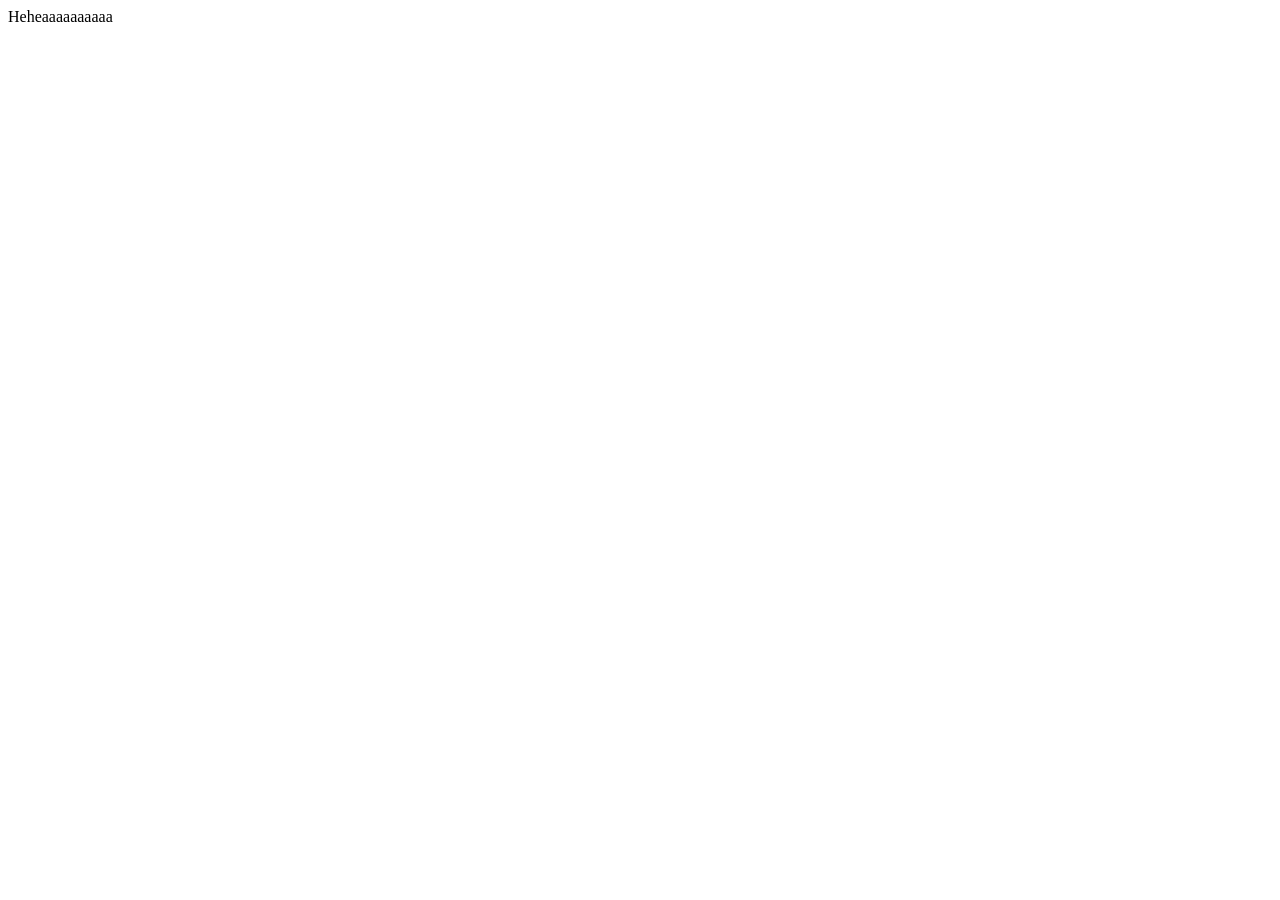
==== index.html @ 42046d33 "update photo link" ====
<!DOCTYPE html>
<html lang="en">

<head>
<meta charset="UTF-8">
<meta name="description" content="香港國際機場是世界上最繁忙的貨運樞紐，也是全球最繁忙客運機場之一。從香港國際機場出發，可於五小時內飛抵全球半數人口居住地。">
<meta name="keywords" content="香港國際機場">
<meta name="author" content="香港國際機場">


<title>香港國際機場</title>

<meta property="og:locale" content="en_US"  />
<meta property="og:image" content="http://www.objectvalley.com/images/HK-Airport.png"/>  
<meta property="og:title" content="香港國際機場是世界上最繁忙的貨運樞紐，也是全球最繁忙客運機場之一。從香港國際機場出發，可於五小時內飛抵全球半數人口居住地。"/>  
<meta property="og:description" content="在2015年，香港國際機場的總客運量達6 850萬人次，總航空貨運量共438萬公噸。機場連接全球超過190個航點，包括47個內地城市。超過100家航空公司在機場營運，每天提供約1100班航班。"/> 
</head>

<body>
Heheaaaaaaaaaa
</body>
</html>
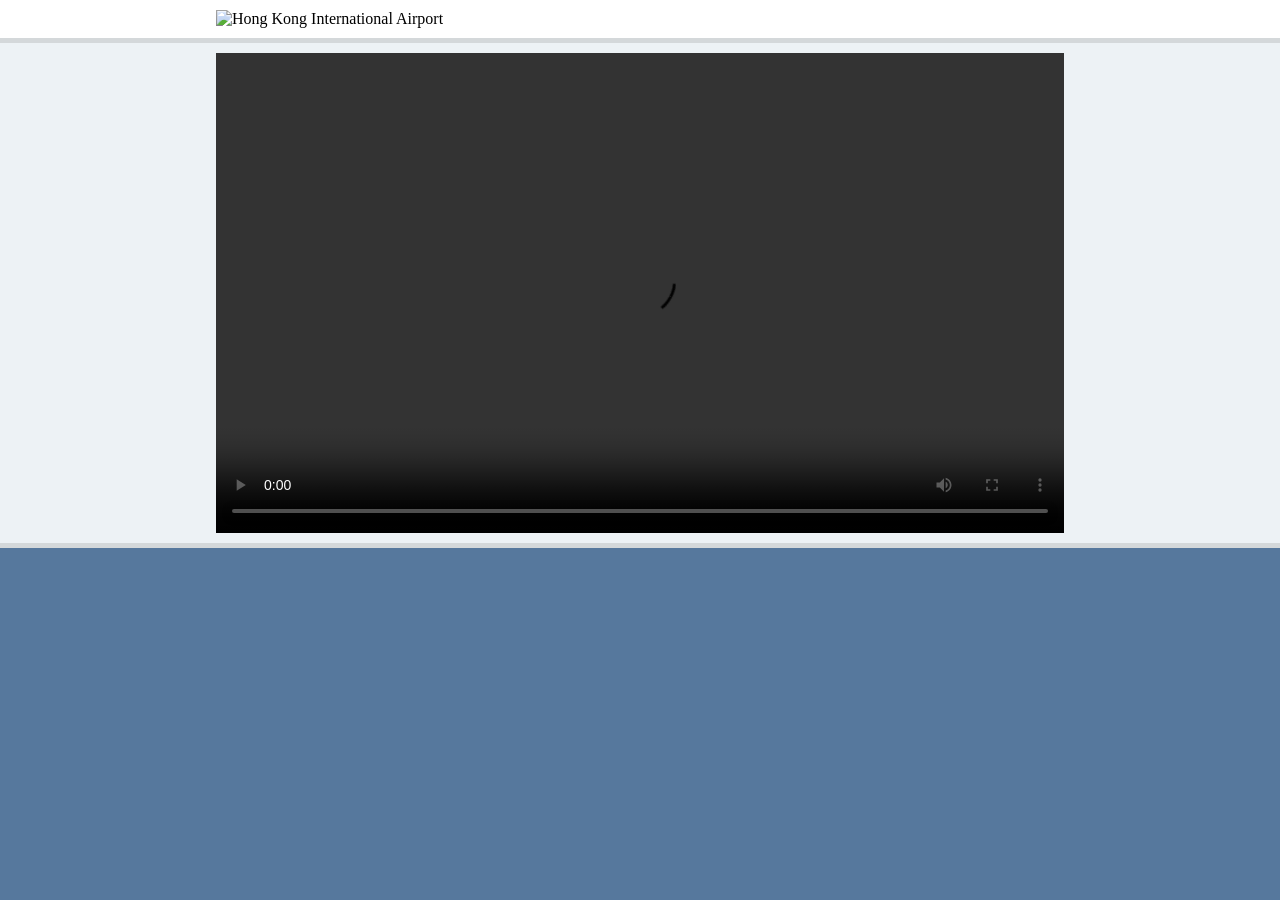
==== commit 2d5a1d2e: "Use AAHK html" ====
--- a/index.html
+++ b/index.html
@@ -1,23 +1,151 @@
-
 <!DOCTYPE html>
 <html lang="en">
+  <head>
+    <meta charset="utf-8" />
+    <meta name="viewport" content="width=1024, user-scalable=yes" />
+    <meta http-equiv="x-ua-compatible" content="IE=edge" />
+    <title>Merry Christmas from Hong Kong International Airport</title>
 
-<head>
-<meta charset="UTF-8">
-<meta name="description" content="香港國際機場是世界上最繁忙的貨運樞紐，也是全球最繁忙客運機場之一。從香港國際機場出發，可於五小時內飛抵全球半數人口居住地。">
-<meta name="keywords" content="香港國際機場">
-<meta name="author" content="香港國際機場">
+    <meta property="og:locale" content="en_US"  />
+    <meta property="og:image" content="http://www.objectvalley.com/images/HK-Airport.png"/>  
+    <meta property="og:title" content="香港國際機場是世界上最繁忙的貨運樞紐，也是全球最繁忙客運機場之一。從香港國際機場出發，可於五小時內飛抵全球半數人口居住地。"/>  
+    <meta property="og:description" content="在2015年，香港國際機場的總客運量達6850萬人次，總航空貨運量共438萬公噸。機場連接全球超過190個航點，包括47個內地城市。超過100家航空公司在機場營運，每天提供約1100班航班。"/> 
 
 
-<title>香港國際機場</title>
+    <script type="text/javascript">
+    !function () {
+      window.config = {
+        videoURL: 'https://aahkvideo.blob.core.windows.net/asset-4f9f9843-26ed-4b3c-b4ff-1966b1189a07/HKIA_Christmas_v1123b_1920x1080_6750.mp4?sv=2012-02-12&sr=c&si=7709625f-2175-4b86-b4f8-46ef10cf2b4d&sig=EtIcEdP3POy32SRxrmrBtoN17Wp2boQMUizBvVog8qI%3D&st=2016-11-24T10%3A06%3A41Z&se=2116-10-31T10%3A06%3A41Z',
+        width: 848,
+        height: 480
+      };
+    }();
+    </script>
+    <style type="text/css">
+      body {
+        margin: 0;
+        background-color: #56789D;
+      }
 
-<meta property="og:locale" content="en_US"  />
-<meta property="og:image" content="http://www.objectvalley.com/images/HK-Airport.png"/>  
-<meta property="og:title" content="香港國際機場是世界上最繁忙的貨運樞紐，也是全球最繁忙客運機場之一。從香港國際機場出發，可於五小時內飛抵全球半數人口居住地。"/>  
-<meta property="og:description" content="在2015年，香港國際機場的總客運量達6 850萬人次，總航空貨運量共438萬公噸。機場連接全球超過190個航點，包括47個內地城市。超過100家航空公司在機場營運，每天提供約1100班航班。"/> 
-</head>
+      .header {
+        width: 100%;
+        background-color: white;
+        border-bottom: 5px solid #D4D8DA;
+      }
 
-<body>
-Heheaaaaaaaaaa
-</body>
+      .wrap {
+        margin: 0 auto;
+        text-align: left;
+        padding: 10px 0px;
+      }
+
+      .content {
+        width: 100%;
+        background-color: #EDF2F5;
+        border-bottom: 5px solid #D4D8DA;
+      }
+
+      @media screen and (max-width: 800px), handheld and (max-device-width: 800px) {
+        body {
+          overflow-y: scroll;
+          overflow-x: hidden;
+          width: 100%;
+        }
+
+        #logo {
+          width: 20%;
+          padding-top: 2px;
+        }
+
+        .wrap {
+          width: 100%;
+          padding: 5px 0px;
+        }
+
+        .header .content {
+          border-bottom: 1px solid #D4D8DA;
+        }
+      }
+
+      .pf-throbber-control { display: none; }
+      #video { -webkit-transform: translate(0, 0) !important; }
+    </style>
+    <script src="http://code.jquery.com/jquery-1.10.2.min.js" type="text/javascript"></script>
+  </head>
+  <body>
+    <div class="header">
+      <div class="wrap">
+        <img id="logo" alt="Hong Kong International Airport" src="images/aa_logo.jpg" />
+      </div>
+    </div>
+    <div class="content">
+      <div class="wrap" id="videoBox" style="position: relative;"></div>
+    </div>
+    <script type="text/javascript">
+      !function ($) {
+        'use strict';
+
+        var
+          userAgent = window.navigator.userAgent,
+          player;
+
+        var $video = $(
+          '<video class="pf-video" controls data-resize style="display: none;">' +
+            '<object class="pf-flash" type="application/x-shockwave-flash" width="' + window.config.width + '" height="' + window.config.height + '" data-resize>' +
+              '<param name="movie" value="swf/StrobeMediaPlayback.swf" />' +
+              '<param name="allowFullScreen" value="true" />' +
+              '<param name="allowscriptaccess" value="always" />' +
+              '<param name="wmode" value="direct" />' +
+              '<param name="flashvars" value="src=' + encodeURIComponent(window.config.videoURL) + '" />' +
+            '</object>' +
+          '</video>'
+        ).attr({
+          width: window.config.width,
+          height: window.config.height
+        });
+
+        $video.prepend(
+          $('<source type="video/mp4" />').attr('src', window.config.videoURL)
+        );
+
+        if (~userAgent.indexOf('iP')) {
+          $video
+            .css('display', 'block')
+            .attr('src', window.config.videoURL);
+        } else if (~userAgent.indexOf('Android')) {
+          $video.css('display', 'block');
+          $('.pf-flash').remove();
+        } else if (userAgent.indexOf('MSIE 6.0') < 0) {
+          $video.css('display', 'block');
+        }
+
+        $('.wrap').width(window.config.width);
+
+        $video.appendTo('#videoBox');
+      } (window.jQuery);
+
+      // Code for loading Google Analytics JS, requires jQuery
+      !function () {
+        'use strict';
+
+        (window._gaq = window._gaq || []).push(['_setAccount', 'UA-9512071-1']);
+        $.ajax({ async: true, cache: false, dataType: 'script', url: '//google-analytics.com/ga.js' });
+      } ();
+
+      // Code for tracking page view, parameter "url" is optional, you will see the tracking in console log
+      !function () {
+        function trackPage(url) {
+          url = url || document.location.href;
+          window._gaq.push(['_trackPageview', url]);
+
+          if (typeof window.console !== 'undefined' && window.console.log) {
+            window.console.log('Tracking page view ' + url);
+            $.isArray(window._gaq) && window.console.log('Google Analytics script is not loaded yet, queueing page view track.');
+          }
+        }
+
+        trackPage();
+      }();
+    </script>
+  </body>
 </html>
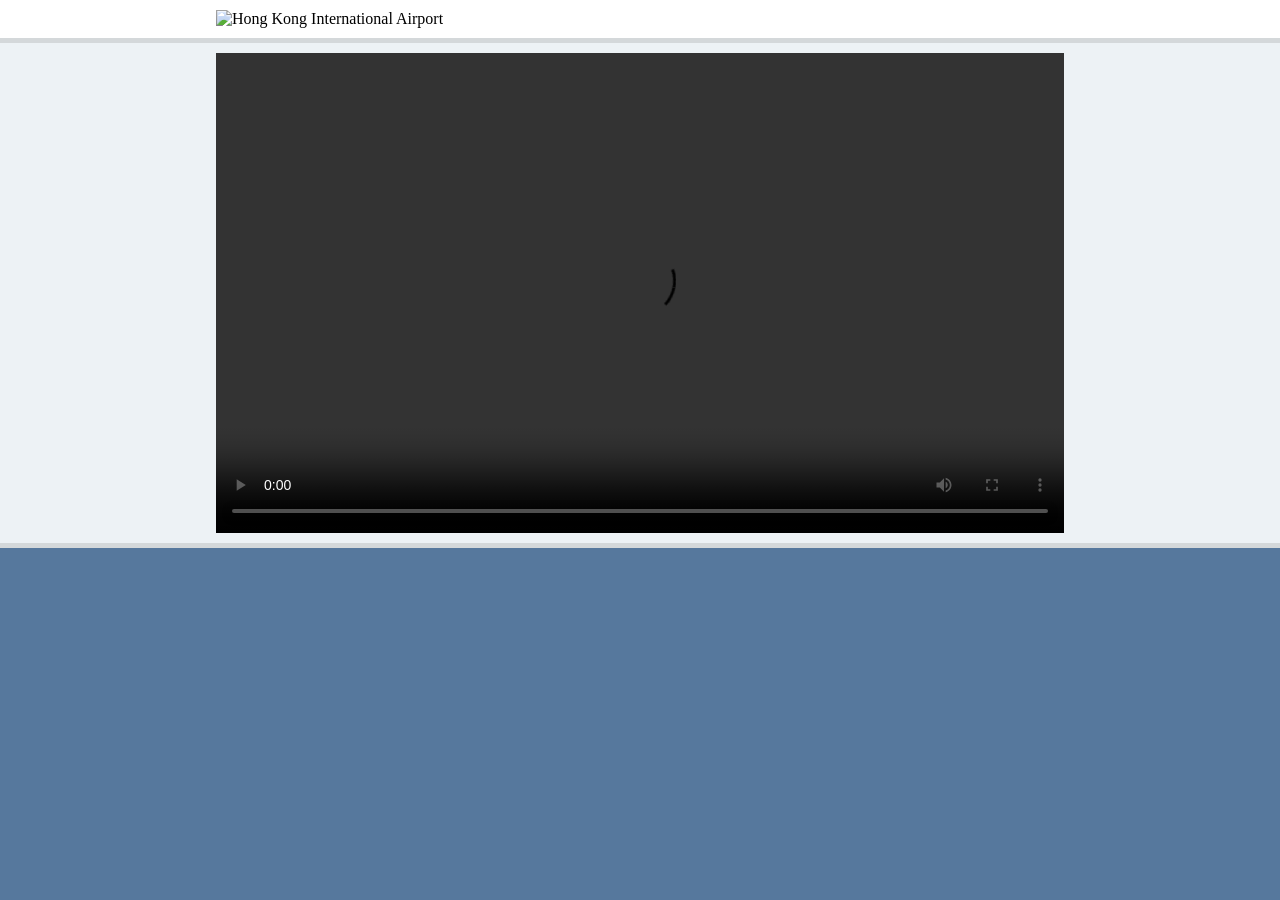
==== commit f256ba13: "delete" ====
--- a/index.html
+++ b/index.html
@@ -68,7 +68,6 @@
       }
 
       .pf-throbber-control { display: none; }
-      #video { -webkit-transform: translate(0, 0) !important; }
     </style>
     <script src="http://code.jquery.com/jquery-1.10.2.min.js" type="text/javascript"></script>
   </head>
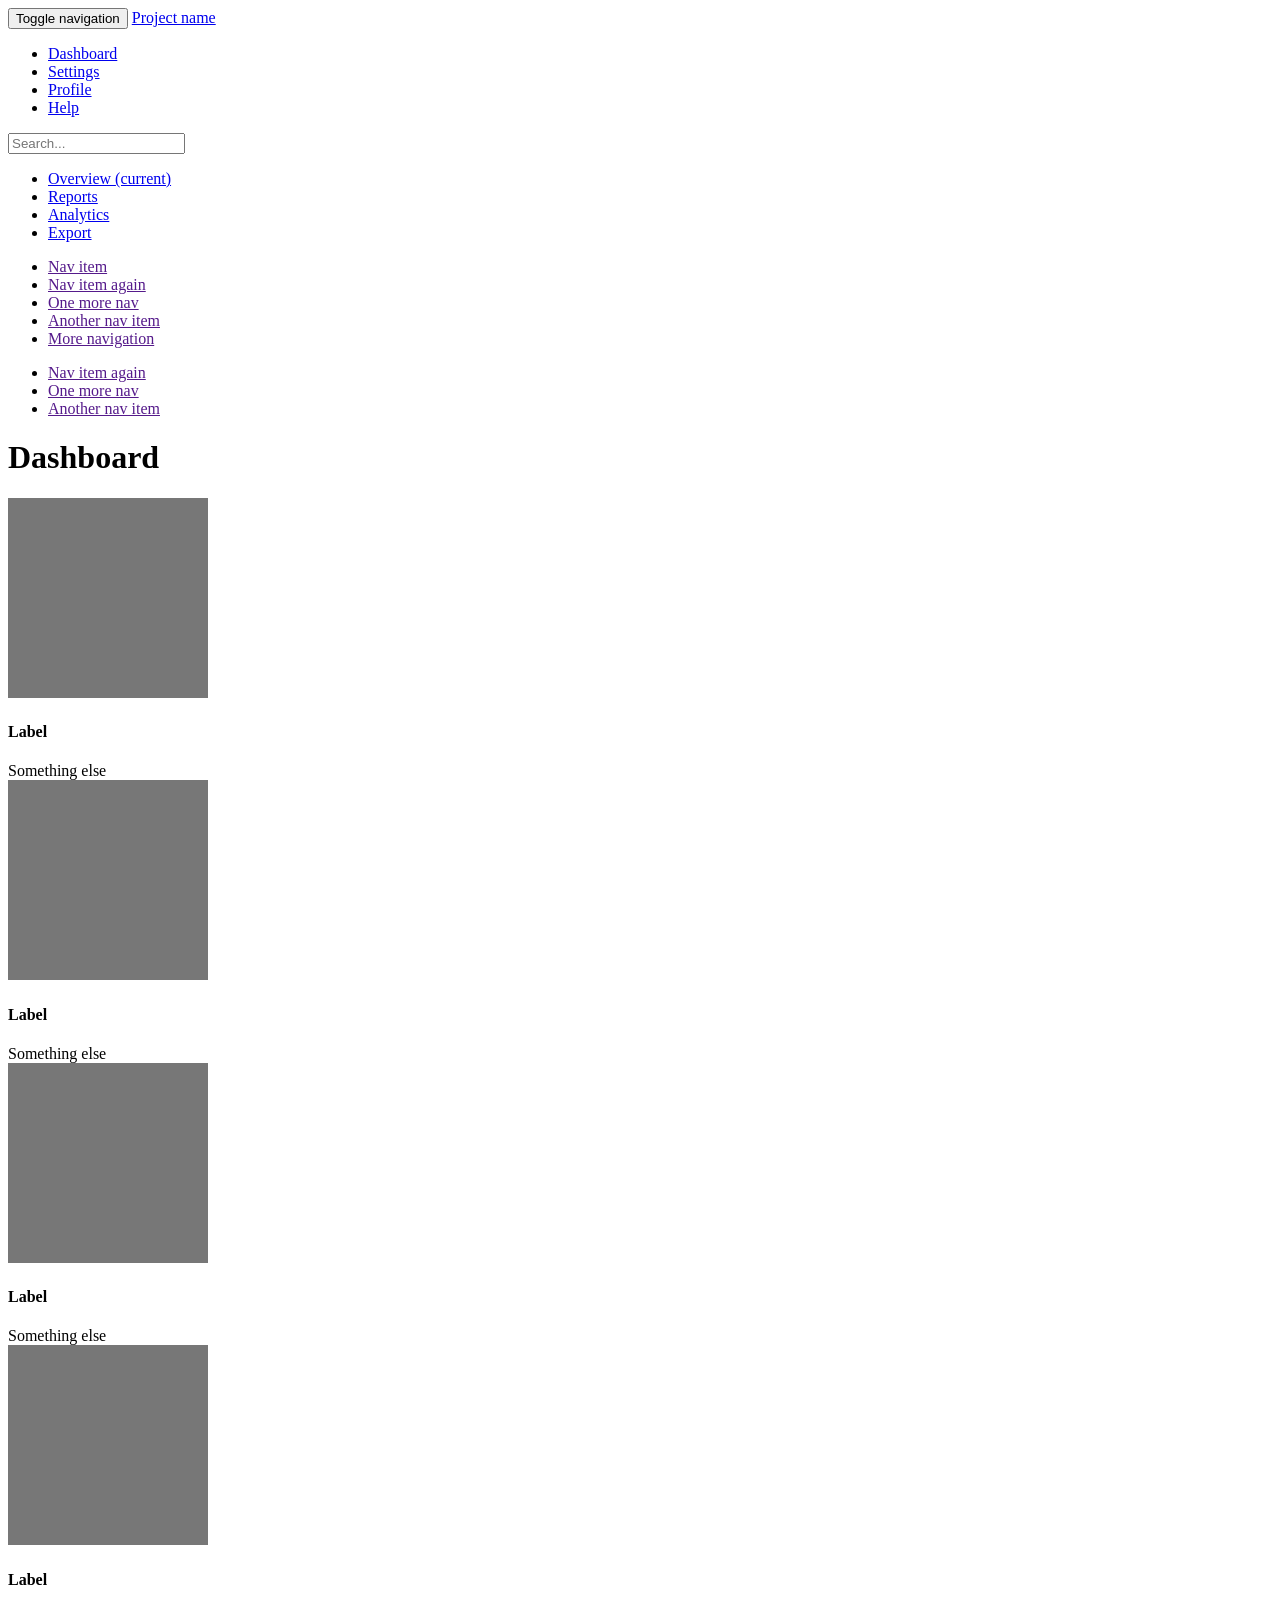
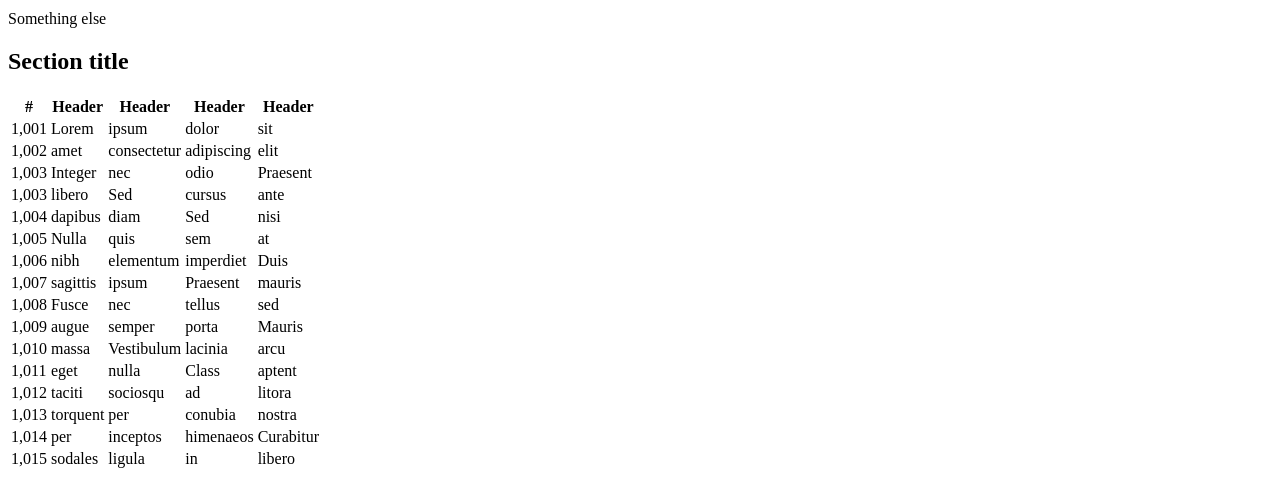
==== commit 77179785: "Redo" ====
--- a/index.html
+++ b/index.html
@@ -1,150 +1,253 @@
+
 <!DOCTYPE html>
 <html lang="en">
   <head>
-    <meta charset="utf-8" />
-    <meta name="viewport" content="width=1024, user-scalable=yes" />
-    <meta http-equiv="x-ua-compatible" content="IE=edge" />
-    <title>Merry Christmas from Hong Kong International Airport</title>
-
-    <meta property="og:locale" content="en_US"  />
-    <meta property="og:image" content="http://www.objectvalley.com/images/HK-Airport.png"/>  
-    <meta property="og:title" content="香港國際機場是世界上最繁忙的貨運樞紐，也是全球最繁忙客運機場之一。從香港國際機場出發，可於五小時內飛抵全球半數人口居住地。"/>  
-    <meta property="og:description" content="在2015年，香港國際機場的總客運量達6850萬人次，總航空貨運量共438萬公噸。機場連接全球超過190個航點，包括47個內地城市。超過100家航空公司在機場營運，每天提供約1100班航班。"/> 
-
-
-    <script type="text/javascript">
-    !function () {
-      window.config = {
-        videoURL: 'https://aahkvideo.blob.core.windows.net/asset-4f9f9843-26ed-4b3c-b4ff-1966b1189a07/HKIA_Christmas_v1123b_1920x1080_6750.mp4?sv=2012-02-12&sr=c&si=7709625f-2175-4b86-b4f8-46ef10cf2b4d&sig=EtIcEdP3POy32SRxrmrBtoN17Wp2boQMUizBvVog8qI%3D&st=2016-11-24T10%3A06%3A41Z&se=2116-10-31T10%3A06%3A41Z',
-        width: 848,
-        height: 480
-      };
-    }();
-    </script>
-    <style type="text/css">
-      body {
-        margin: 0;
-        background-color: #56789D;
-      }
-
-      .header {
-        width: 100%;
-        background-color: white;
-        border-bottom: 5px solid #D4D8DA;
-      }
-
-      .wrap {
-        margin: 0 auto;
-        text-align: left;
-        padding: 10px 0px;
-      }
-
-      .content {
-        width: 100%;
-        background-color: #EDF2F5;
-        border-bottom: 5px solid #D4D8DA;
-      }
-
-      @media screen and (max-width: 800px), handheld and (max-device-width: 800px) {
-        body {
-          overflow-y: scroll;
-          overflow-x: hidden;
-          width: 100%;
-        }
-
-        #logo {
-          width: 20%;
-          padding-top: 2px;
-        }
-
-        .wrap {
-          width: 100%;
-          padding: 5px 0px;
-        }
-
-        .header .content {
-          border-bottom: 1px solid #D4D8DA;
-        }
-      }
-
-      .pf-throbber-control { display: none; }
-    </style>
-    <script src="http://code.jquery.com/jquery-1.10.2.min.js" type="text/javascript"></script>
+    <meta charset="utf-8">
+    <meta http-equiv="X-UA-Compatible" content="IE=edge">
+    <meta name="viewport" content="width=device-width, initial-scale=1">
+    <!-- The above 3 meta tags *must* come first in the head; any other head content must come *after* these tags -->
+    <meta name="description" content="">
+    <meta name="author" content="">
+    <link rel="icon" href="../../favicon.ico">
+
+    <title>Dashboard Template for Bootstrap</title>
+
+    <!-- Bootstrap core CSS -->
+    <link href="../../dist/css/bootstrap.min.css" rel="stylesheet">
+
+    <!-- IE10 viewport hack for Surface/desktop Windows 8 bug -->
+    <link href="../../assets/css/ie10-viewport-bug-workaround.css" rel="stylesheet">
+
+    <!-- Custom styles for this template -->
+    <link href="dashboard.css" rel="stylesheet">
+
+    <!-- Just for debugging purposes. Don't actually copy these 2 lines! -->
+    <!--[if lt IE 9]><script src="../../assets/js/ie8-responsive-file-warning.js"></script><![endif]-->
+    <script src="../../assets/js/ie-emulation-modes-warning.js"></script>
+
+    <!-- HTML5 shim and Respond.js for IE8 support of HTML5 elements and media queries -->
+    <!--[if lt IE 9]>
+      <script src="https://oss.maxcdn.com/html5shiv/3.7.3/html5shiv.min.js"></script>
+      <script src="https://oss.maxcdn.com/respond/1.4.2/respond.min.js"></script>
+    <![endif]-->
   </head>
+
   <body>
-    <div class="header">
-      <div class="wrap">
-        <img id="logo" alt="Hong Kong International Airport" src="images/aa_logo.jpg" />
+
+    <nav class="navbar navbar-inverse navbar-fixed-top">
+      <div class="container-fluid">
+        <div class="navbar-header">
+          <button type="button" class="navbar-toggle collapsed" data-toggle="collapse" data-target="#navbar" aria-expanded="false" aria-controls="navbar">
+            <span class="sr-only">Toggle navigation</span>
+            <span class="icon-bar"></span>
+            <span class="icon-bar"></span>
+            <span class="icon-bar"></span>
+          </button>
+          <a class="navbar-brand" href="#">Project name</a>
+        </div>
+        <div id="navbar" class="navbar-collapse collapse">
+          <ul class="nav navbar-nav navbar-right">
+            <li><a href="#">Dashboard</a></li>
+            <li><a href="#">Settings</a></li>
+            <li><a href="#">Profile</a></li>
+            <li><a href="#">Help</a></li>
+          </ul>
+          <form class="navbar-form navbar-right">
+            <input type="text" class="form-control" placeholder="Search...">
+          </form>
+        </div>
+      </div>
+    </nav>
+
+    <div class="container-fluid">
+      <div class="row">
+        <div class="col-sm-3 col-md-2 sidebar">
+          <ul class="nav nav-sidebar">
+            <li class="active"><a href="#">Overview <span class="sr-only">(current)</span></a></li>
+            <li><a href="#">Reports</a></li>
+            <li><a href="#">Analytics</a></li>
+            <li><a href="#">Export</a></li>
+          </ul>
+          <ul class="nav nav-sidebar">
+            <li><a href="">Nav item</a></li>
+            <li><a href="">Nav item again</a></li>
+            <li><a href="">One more nav</a></li>
+            <li><a href="">Another nav item</a></li>
+            <li><a href="">More navigation</a></li>
+          </ul>
+          <ul class="nav nav-sidebar">
+            <li><a href="">Nav item again</a></li>
+            <li><a href="">One more nav</a></li>
+            <li><a href="">Another nav item</a></li>
+          </ul>
+        </div>
+        <div class="col-sm-9 col-sm-offset-3 col-md-10 col-md-offset-2 main">
+          <h1 class="page-header">Dashboard</h1>
+
+          <div class="row placeholders">
+            <div class="col-xs-6 col-sm-3 placeholder">
+              <img src="[data-uri]" width="200" height="200" class="img-responsive" alt="Generic placeholder thumbnail">
+              <h4>Label</h4>
+              <span class="text-muted">Something else</span>
+            </div>
+            <div class="col-xs-6 col-sm-3 placeholder">
+              <img src="[data-uri]" width="200" height="200" class="img-responsive" alt="Generic placeholder thumbnail">
+              <h4>Label</h4>
+              <span class="text-muted">Something else</span>
+            </div>
+            <div class="col-xs-6 col-sm-3 placeholder">
+              <img src="[data-uri]" width="200" height="200" class="img-responsive" alt="Generic placeholder thumbnail">
+              <h4>Label</h4>
+              <span class="text-muted">Something else</span>
+            </div>
+            <div class="col-xs-6 col-sm-3 placeholder">
+              <img src="[data-uri]" width="200" height="200" class="img-responsive" alt="Generic placeholder thumbnail">
+              <h4>Label</h4>
+              <span class="text-muted">Something else</span>
+            </div>
+          </div>
+
+          <h2 class="sub-header">Section title</h2>
+          <div class="table-responsive">
+            <table class="table table-striped">
+              <thead>
+                <tr>
+                  <th>#</th>
+                  <th>Header</th>
+                  <th>Header</th>
+                  <th>Header</th>
+                  <th>Header</th>
+                </tr>
+              </thead>
+              <tbody>
+                <tr>
+                  <td>1,001</td>
+                  <td>Lorem</td>
+                  <td>ipsum</td>
+                  <td>dolor</td>
+                  <td>sit</td>
+                </tr>
+                <tr>
+                  <td>1,002</td>
+                  <td>amet</td>
+                  <td>consectetur</td>
+                  <td>adipiscing</td>
+                  <td>elit</td>
+                </tr>
+                <tr>
+                  <td>1,003</td>
+                  <td>Integer</td>
+                  <td>nec</td>
+                  <td>odio</td>
+                  <td>Praesent</td>
+                </tr>
+                <tr>
+                  <td>1,003</td>
+                  <td>libero</td>
+                  <td>Sed</td>
+                  <td>cursus</td>
+                  <td>ante</td>
+                </tr>
+                <tr>
+                  <td>1,004</td>
+                  <td>dapibus</td>
+                  <td>diam</td>
+                  <td>Sed</td>
+                  <td>nisi</td>
+                </tr>
+                <tr>
+                  <td>1,005</td>
+                  <td>Nulla</td>
+                  <td>quis</td>
+                  <td>sem</td>
+                  <td>at</td>
+                </tr>
+                <tr>
+                  <td>1,006</td>
+                  <td>nibh</td>
+                  <td>elementum</td>
+                  <td>imperdiet</td>
+                  <td>Duis</td>
+                </tr>
+                <tr>
+                  <td>1,007</td>
+                  <td>sagittis</td>
+                  <td>ipsum</td>
+                  <td>Praesent</td>
+                  <td>mauris</td>
+                </tr>
+                <tr>
+                  <td>1,008</td>
+                  <td>Fusce</td>
+                  <td>nec</td>
+                  <td>tellus</td>
+                  <td>sed</td>
+                </tr>
+                <tr>
+                  <td>1,009</td>
+                  <td>augue</td>
+                  <td>semper</td>
+                  <td>porta</td>
+                  <td>Mauris</td>
+                </tr>
+                <tr>
+                  <td>1,010</td>
+                  <td>massa</td>
+                  <td>Vestibulum</td>
+                  <td>lacinia</td>
+                  <td>arcu</td>
+                </tr>
+                <tr>
+                  <td>1,011</td>
+                  <td>eget</td>
+                  <td>nulla</td>
+                  <td>Class</td>
+                  <td>aptent</td>
+                </tr>
+                <tr>
+                  <td>1,012</td>
+                  <td>taciti</td>
+                  <td>sociosqu</td>
+                  <td>ad</td>
+                  <td>litora</td>
+                </tr>
+                <tr>
+                  <td>1,013</td>
+                  <td>torquent</td>
+                  <td>per</td>
+                  <td>conubia</td>
+                  <td>nostra</td>
+                </tr>
+                <tr>
+                  <td>1,014</td>
+                  <td>per</td>
+                  <td>inceptos</td>
+                  <td>himenaeos</td>
+                  <td>Curabitur</td>
+                </tr>
+                <tr>
+                  <td>1,015</td>
+                  <td>sodales</td>
+                  <td>ligula</td>
+                  <td>in</td>
+                  <td>libero</td>
+                </tr>
+              </tbody>
+            </table>
+          </div>
+        </div>
       </div>
     </div>
-    <div class="content">
-      <div class="wrap" id="videoBox" style="position: relative;"></div>
-    </div>
-    <script type="text/javascript">
-      !function ($) {
-        'use strict';
-
-        var
-          userAgent = window.navigator.userAgent,
-          player;
-
-        var $video = $(
-          '<video class="pf-video" controls data-resize style="display: none;">' +
-            '<object class="pf-flash" type="application/x-shockwave-flash" width="' + window.config.width + '" height="' + window.config.height + '" data-resize>' +
-              '<param name="movie" value="swf/StrobeMediaPlayback.swf" />' +
-              '<param name="allowFullScreen" value="true" />' +
-              '<param name="allowscriptaccess" value="always" />' +
-              '<param name="wmode" value="direct" />' +
-              '<param name="flashvars" value="src=' + encodeURIComponent(window.config.videoURL) + '" />' +
-            '</object>' +
-          '</video>'
-        ).attr({
-          width: window.config.width,
-          height: window.config.height
-        });
-
-        $video.prepend(
-          $('<source type="video/mp4" />').attr('src', window.config.videoURL)
-        );
-
-        if (~userAgent.indexOf('iP')) {
-          $video
-            .css('display', 'block')
-            .attr('src', window.config.videoURL);
-        } else if (~userAgent.indexOf('Android')) {
-          $video.css('display', 'block');
-          $('.pf-flash').remove();
-        } else if (userAgent.indexOf('MSIE 6.0') < 0) {
-          $video.css('display', 'block');
-        }
-
-        $('.wrap').width(window.config.width);
-
-        $video.appendTo('#videoBox');
-      } (window.jQuery);
-
-      // Code for loading Google Analytics JS, requires jQuery
-      !function () {
-        'use strict';
-
-        (window._gaq = window._gaq || []).push(['_setAccount', 'UA-9512071-1']);
-        $.ajax({ async: true, cache: false, dataType: 'script', url: '//google-analytics.com/ga.js' });
-      } ();
-
-      // Code for tracking page view, parameter "url" is optional, you will see the tracking in console log
-      !function () {
-        function trackPage(url) {
-          url = url || document.location.href;
-          window._gaq.push(['_trackPageview', url]);
-
-          if (typeof window.console !== 'undefined' && window.console.log) {
-            window.console.log('Tracking page view ' + url);
-            $.isArray(window._gaq) && window.console.log('Google Analytics script is not loaded yet, queueing page view track.');
-          }
-        }
-
-        trackPage();
-      }();
-    </script>
+
+    <!-- Bootstrap core JavaScript
+    ================================================== -->
+    <!-- Placed at the end of the document so the pages load faster -->
+    <script src="https://ajax.googleapis.com/ajax/libs/jquery/1.12.4/jquery.min.js"></script>
+    <script>window.jQuery || document.write('<script src="../../assets/js/vendor/jquery.min.js"><\/script>')</script>
+    <script src="../../dist/js/bootstrap.min.js"></script>
+    <!-- Just to make our placeholder images work. Don't actually copy the next line! -->
+    <script src="../../assets/js/vendor/holder.min.js"></script>
+    <!-- IE10 viewport hack for Surface/desktop Windows 8 bug -->
+    <script src="../../assets/js/ie10-viewport-bug-workaround.js"></script>
   </body>
 </html>
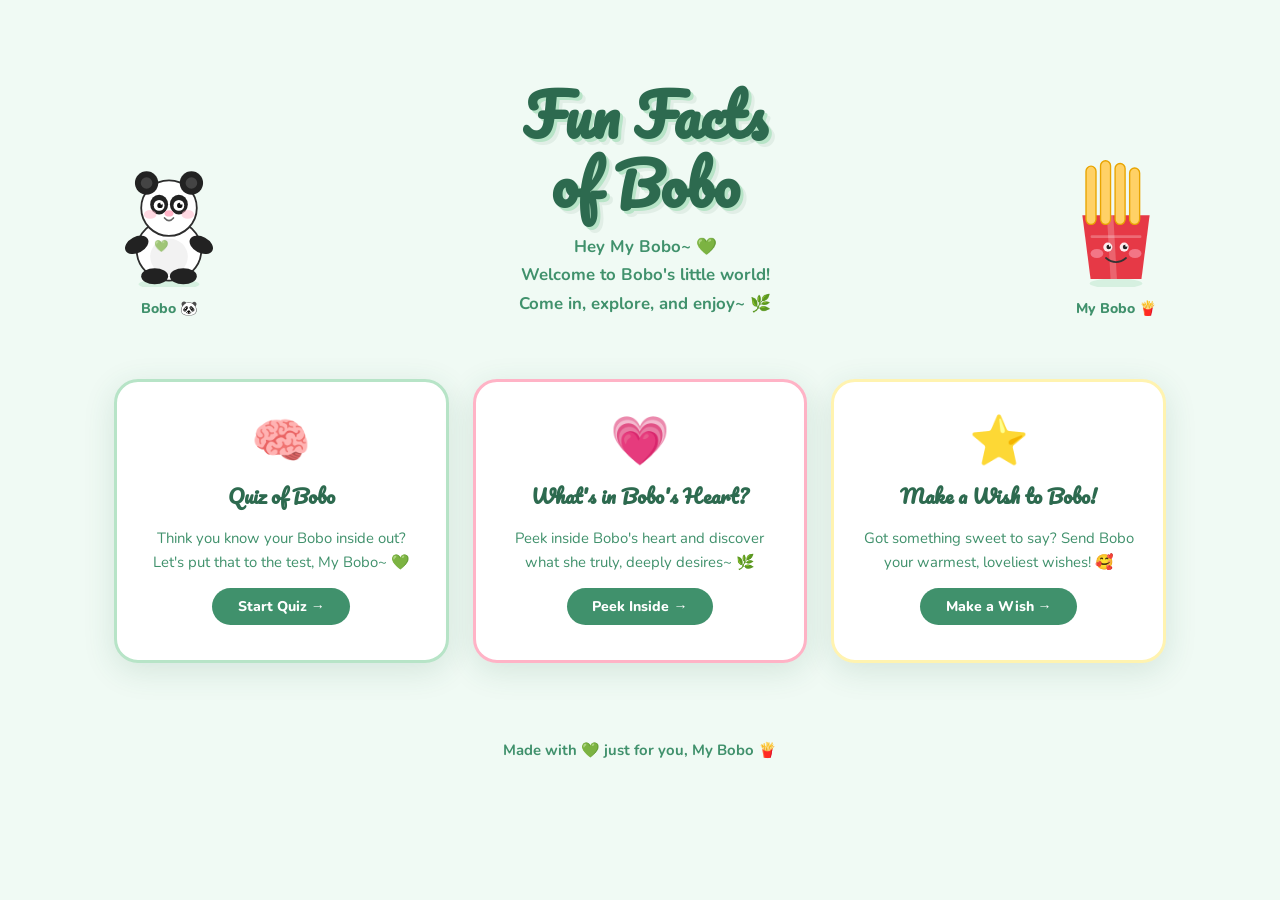
==== commit 17f4f3d0: "Build Fun Facts of Bobo website Sweet multi-page site for Bobo's boyfriend with: - Homepage with ani" ====
--- a/index.html
+++ b/index.html
@@ -1,253 +1,150 @@
-
 <!DOCTYPE html>
 <html lang="en">
-  <head>
-    <meta charset="utf-8">
-    <meta http-equiv="X-UA-Compatible" content="IE=edge">
-    <meta name="viewport" content="width=device-width, initial-scale=1">
-    <!-- The above 3 meta tags *must* come first in the head; any other head content must come *after* these tags -->
-    <meta name="description" content="">
-    <meta name="author" content="">
-    <link rel="icon" href="../../favicon.ico">
+<head>
+  <meta charset="UTF-8">
+  <meta name="viewport" content="width=device-width, initial-scale=1.0">
+  <title>Fun Facts of Bobo 🐼</title>
+  <link rel="stylesheet" href="style.css">
+</head>
+<body>
 
-    <title>Dashboard Template for Bootstrap</title>
+<!-- Floating bg emojis -->
+<div class="floaties" id="floaties"></div>
 
-    <!-- Bootstrap core CSS -->
-    <link href="../../dist/css/bootstrap.min.css" rel="stylesheet">
+<div class="container">
 
-    <!-- IE10 viewport hack for Surface/desktop Windows 8 bug -->
-    <link href="../../assets/css/ie10-viewport-bug-workaround.css" rel="stylesheet">
+  <!-- ── Hero ── -->
+  <header class="hero">
+    <div class="characters">
 
-    <!-- Custom styles for this template -->
-    <link href="dashboard.css" rel="stylesheet">
+      <!-- Panda (Bobo) -->
+      <div class="character char-panda">
+        <svg xmlns="http://www.w3.org/2000/svg" viewBox="0 0 120 145" width="110" height="130">
+          <ellipse cx="60" cy="142" rx="34" ry="6" fill="#b7e4c7" opacity=".45"/>
+          <!-- body -->
+          <ellipse cx="60" cy="104" rx="36" ry="34" fill="#fff" stroke="#2d2d2d" stroke-width="2"/>
+          <ellipse cx="60" cy="111" rx="21" ry="20" fill="#f2f2f2"/>
+          <!-- arms -->
+          <ellipse cx="24" cy="98" rx="14" ry="9" fill="#222" transform="rotate(-28,24,98)"/>
+          <ellipse cx="96" cy="98" rx="14" ry="9" fill="#222" transform="rotate(28,96,98)"/>
+          <!-- legs -->
+          <ellipse cx="44" cy="133" rx="15" ry="9" fill="#222"/>
+          <ellipse cx="76" cy="133" rx="15" ry="9" fill="#222"/>
+          <!-- head -->
+          <circle cx="60" cy="57" r="31" fill="#fff" stroke="#2d2d2d" stroke-width="2"/>
+          <!-- ears -->
+          <circle cx="35" cy="29" r="13" fill="#222"/>
+          <circle cx="85" cy="29" r="13" fill="#222"/>
+          <circle cx="35" cy="29" r="6.5" fill="#444"/>
+          <circle cx="85" cy="29" r="6.5" fill="#444"/>
+          <!-- eye patches -->
+          <ellipse cx="49" cy="53" rx="10" ry="11" fill="#222"/>
+          <ellipse cx="71" cy="53" rx="10" ry="11" fill="#222"/>
+          <!-- eyes -->
+          <circle cx="49" cy="54" r="6" fill="#fff"/>
+          <circle cx="71" cy="54" r="6" fill="#fff"/>
+          <circle cx="50" cy="54" r="3" fill="#111"/>
+          <circle cx="72" cy="54" r="3" fill="#111"/>
+          <circle cx="51.5" cy="52" r="1.2" fill="#fff"/>
+          <circle cx="73.5" cy="52" r="1.2" fill="#fff"/>
+          <!-- nose -->
+          <ellipse cx="60" cy="63" rx="5" ry="3.5" fill="#ffb3c6"/>
+          <!-- mouth -->
+          <path d="M55 68 Q60 74 65 68" stroke="#666" stroke-width="1.8" fill="none" stroke-linecap="round"/>
+          <!-- blush -->
+          <ellipse cx="39" cy="64" rx="7" ry="5" fill="#ffb3c6" opacity=".5"/>
+          <ellipse cx="81" cy="64" rx="7" ry="5" fill="#ffb3c6" opacity=".5"/>
+          <!-- tiny heart -->
+          <text x="52" y="104" font-size="13" text-anchor="middle" opacity=".7">💚</text>
+        </svg>
+        <p class="char-label">Bobo 🐼</p>
+      </div>
 
-    <!-- Just for debugging purposes. Don't actually copy these 2 lines! -->
-    <!--[if lt IE 9]><script src="../../assets/js/ie8-responsive-file-warning.js"></script><![endif]-->
-    <script src="../../assets/js/ie-emulation-modes-warning.js"></script>
+      <!-- Hero text -->
+      <div class="hero-text">
+        <h1 class="site-title">Fun Facts<br>of Bobo</h1>
+        <p class="site-sub">Hey My Bobo~ 💚<br>Welcome to Bobo's little world!<br>Come in, explore, and enjoy~ 🌿</p>
+      </div>
 
-    <!-- HTML5 shim and Respond.js for IE8 support of HTML5 elements and media queries -->
-    <!--[if lt IE 9]>
-      <script src="https://oss.maxcdn.com/html5shiv/3.7.3/html5shiv.min.js"></script>
-      <script src="https://oss.maxcdn.com/respond/1.4.2/respond.min.js"></script>
-    <![endif]-->
-  </head>
+      <!-- French Fries (boyfriend) -->
+      <div class="character char-fries">
+        <svg xmlns="http://www.w3.org/2000/svg" viewBox="0 0 110 150" width="100" height="138">
+          <ellipse cx="55" cy="147" rx="29" ry="5.5" fill="#b7e4c7" opacity=".45"/>
+          <!-- fries box -->
+          <path d="M18 72 L27 142 L83 142 L92 72 Z" fill="#e63946"/>
+          <!-- box highlight -->
+          <path d="M45 72 L49 142 L56 142 L52 72 Z" fill="#fff" opacity=".22"/>
+          <!-- box line -->
+          <rect x="27" y="94" width="56" height="3" rx="1.5" fill="#fff" opacity=".25"/>
+          <!-- fries -->
+          <rect x="22" y="18" width="11" height="64" rx="5.5" fill="#ffd166" stroke="#e8a400" stroke-width="1.5"/>
+          <rect x="38" y="12" width="11" height="70" rx="5.5" fill="#ffd166" stroke="#e8a400" stroke-width="1.5"/>
+          <rect x="54" y="15" width="11" height="67" rx="5.5" fill="#ffd166" stroke="#e8a400" stroke-width="1.5"/>
+          <rect x="70" y="20" width="11" height="62" rx="5.5" fill="#ffd166" stroke="#e8a400" stroke-width="1.5"/>
+          <!-- face on box -->
+          <circle cx="46" cy="107" r="5" fill="#fff" opacity=".9"/>
+          <circle cx="64" cy="107" r="5" fill="#fff" opacity=".9"/>
+          <circle cx="47" cy="107" r="2.5" fill="#222"/>
+          <circle cx="65" cy="107" r="2.5" fill="#222"/>
+          <circle cx="48.2" cy="105.5" r="1" fill="#fff"/>
+          <circle cx="66.2" cy="105.5" r="1" fill="#fff"/>
+          <!-- smile -->
+          <path d="M44 119 Q55 128 66 119" stroke="#333" stroke-width="2" fill="none" stroke-linecap="round"/>
+          <!-- blush -->
+          <ellipse cx="34" cy="114" rx="7" ry="5" fill="#ffb3c6" opacity=".5"/>
+          <ellipse cx="76" cy="114" rx="7" ry="5" fill="#ffb3c6" opacity=".5"/>
+        </svg>
+        <p class="char-label">My Bobo 🍟</p>
+      </div>
 
-  <body>
+    </div>
+  </header>
 
-    <nav class="navbar navbar-inverse navbar-fixed-top">
-      <div class="container-fluid">
-        <div class="navbar-header">
-          <button type="button" class="navbar-toggle collapsed" data-toggle="collapse" data-target="#navbar" aria-expanded="false" aria-controls="navbar">
-            <span class="sr-only">Toggle navigation</span>
-            <span class="icon-bar"></span>
-            <span class="icon-bar"></span>
-            <span class="icon-bar"></span>
-          </button>
-          <a class="navbar-brand" href="#">Project name</a>
-        </div>
-        <div id="navbar" class="navbar-collapse collapse">
-          <ul class="nav navbar-nav navbar-right">
-            <li><a href="#">Dashboard</a></li>
-            <li><a href="#">Settings</a></li>
-            <li><a href="#">Profile</a></li>
-            <li><a href="#">Help</a></li>
-          </ul>
-          <form class="navbar-form navbar-right">
-            <input type="text" class="form-control" placeholder="Search...">
-          </form>
-        </div>
-      </div>
-    </nav>
+  <!-- ── Category cards ── -->
+  <main class="categories">
 
-    <div class="container-fluid">
-      <div class="row">
-        <div class="col-sm-3 col-md-2 sidebar">
-          <ul class="nav nav-sidebar">
-            <li class="active"><a href="#">Overview <span class="sr-only">(current)</span></a></li>
-            <li><a href="#">Reports</a></li>
-            <li><a href="#">Analytics</a></li>
-            <li><a href="#">Export</a></li>
-          </ul>
-          <ul class="nav nav-sidebar">
-            <li><a href="">Nav item</a></li>
-            <li><a href="">Nav item again</a></li>
-            <li><a href="">One more nav</a></li>
-            <li><a href="">Another nav item</a></li>
-            <li><a href="">More navigation</a></li>
-          </ul>
-          <ul class="nav nav-sidebar">
-            <li><a href="">Nav item again</a></li>
-            <li><a href="">One more nav</a></li>
-            <li><a href="">Another nav item</a></li>
-          </ul>
-        </div>
-        <div class="col-sm-9 col-sm-offset-3 col-md-10 col-md-offset-2 main">
-          <h1 class="page-header">Dashboard</h1>
+    <a href="quiz.html" class="card card-quiz">
+      <div class="card-icon">🧠</div>
+      <h2>Quiz of Bobo</h2>
+      <p>Think you know your Bobo inside out? Let's put that to the test, My Bobo~ 💚</p>
+      <span class="card-cta">Start Quiz →</span>
+    </a>
 
-          <div class="row placeholders">
-            <div class="col-xs-6 col-sm-3 placeholder">
-              <img src="[data-uri]" width="200" height="200" class="img-responsive" alt="Generic placeholder thumbnail">
-              <h4>Label</h4>
-              <span class="text-muted">Something else</span>
-            </div>
-            <div class="col-xs-6 col-sm-3 placeholder">
-              <img src="[data-uri]" width="200" height="200" class="img-responsive" alt="Generic placeholder thumbnail">
-              <h4>Label</h4>
-              <span class="text-muted">Something else</span>
-            </div>
-            <div class="col-xs-6 col-sm-3 placeholder">
-              <img src="[data-uri]" width="200" height="200" class="img-responsive" alt="Generic placeholder thumbnail">
-              <h4>Label</h4>
-              <span class="text-muted">Something else</span>
-            </div>
-            <div class="col-xs-6 col-sm-3 placeholder">
-              <img src="[data-uri]" width="200" height="200" class="img-responsive" alt="Generic placeholder thumbnail">
-              <h4>Label</h4>
-              <span class="text-muted">Something else</span>
-            </div>
-          </div>
+    <a href="heart.html" class="card card-heart">
+      <div class="card-icon">💗</div>
+      <h2>What's in Bobo's Heart?</h2>
+      <p>Peek inside Bobo's heart and discover what she truly, deeply desires~ 🌿</p>
+      <span class="card-cta">Peek Inside →</span>
+    </a>
 
-          <h2 class="sub-header">Section title</h2>
-          <div class="table-responsive">
-            <table class="table table-striped">
-              <thead>
-                <tr>
-                  <th>#</th>
-                  <th>Header</th>
-                  <th>Header</th>
-                  <th>Header</th>
-                  <th>Header</th>
-                </tr>
-              </thead>
-              <tbody>
-                <tr>
-                  <td>1,001</td>
-                  <td>Lorem</td>
-                  <td>ipsum</td>
-                  <td>dolor</td>
-                  <td>sit</td>
-                </tr>
-                <tr>
-                  <td>1,002</td>
-                  <td>amet</td>
-                  <td>consectetur</td>
-                  <td>adipiscing</td>
-                  <td>elit</td>
-                </tr>
-                <tr>
-                  <td>1,003</td>
-                  <td>Integer</td>
-                  <td>nec</td>
-                  <td>odio</td>
-                  <td>Praesent</td>
-                </tr>
-                <tr>
-                  <td>1,003</td>
-                  <td>libero</td>
-                  <td>Sed</td>
-                  <td>cursus</td>
-                  <td>ante</td>
-                </tr>
-                <tr>
-                  <td>1,004</td>
-                  <td>dapibus</td>
-                  <td>diam</td>
-                  <td>Sed</td>
-                  <td>nisi</td>
-                </tr>
-                <tr>
-                  <td>1,005</td>
-                  <td>Nulla</td>
-                  <td>quis</td>
-                  <td>sem</td>
-                  <td>at</td>
-                </tr>
-                <tr>
-                  <td>1,006</td>
-                  <td>nibh</td>
-                  <td>elementum</td>
-                  <td>imperdiet</td>
-                  <td>Duis</td>
-                </tr>
-                <tr>
-                  <td>1,007</td>
-                  <td>sagittis</td>
-                  <td>ipsum</td>
-                  <td>Praesent</td>
-                  <td>mauris</td>
-                </tr>
-                <tr>
-                  <td>1,008</td>
-                  <td>Fusce</td>
-                  <td>nec</td>
-                  <td>tellus</td>
-                  <td>sed</td>
-                </tr>
-                <tr>
-                  <td>1,009</td>
-                  <td>augue</td>
-                  <td>semper</td>
-                  <td>porta</td>
-                  <td>Mauris</td>
-                </tr>
-                <tr>
-                  <td>1,010</td>
-                  <td>massa</td>
-                  <td>Vestibulum</td>
-                  <td>lacinia</td>
-                  <td>arcu</td>
-                </tr>
-                <tr>
-                  <td>1,011</td>
-                  <td>eget</td>
-                  <td>nulla</td>
-                  <td>Class</td>
-                  <td>aptent</td>
-                </tr>
-                <tr>
-                  <td>1,012</td>
-                  <td>taciti</td>
-                  <td>sociosqu</td>
-                  <td>ad</td>
-                  <td>litora</td>
-                </tr>
-                <tr>
-                  <td>1,013</td>
-                  <td>torquent</td>
-                  <td>per</td>
-                  <td>conubia</td>
-                  <td>nostra</td>
-                </tr>
-                <tr>
-                  <td>1,014</td>
-                  <td>per</td>
-                  <td>inceptos</td>
-                  <td>himenaeos</td>
-                  <td>Curabitur</td>
-                </tr>
-                <tr>
-                  <td>1,015</td>
-                  <td>sodales</td>
-                  <td>ligula</td>
-                  <td>in</td>
-                  <td>libero</td>
-                </tr>
-              </tbody>
-            </table>
-          </div>
-        </div>
-      </div>
-    </div>
+    <a href="wish.html" class="card card-wish">
+      <div class="card-icon">⭐</div>
+      <h2>Make a Wish to Bobo!</h2>
+      <p>Got something sweet to say? Send Bobo your warmest, loveliest wishes! 🥰</p>
+      <span class="card-cta">Make a Wish →</span>
+    </a>
 
-    <!-- Bootstrap core JavaScript
-    ================================================== -->
-    <!-- Placed at the end of the document so the pages load faster -->
-    <script src="https://ajax.googleapis.com/ajax/libs/jquery/1.12.4/jquery.min.js"></script>
-    <script>window.jQuery || document.write('<script src="../../assets/js/vendor/jquery.min.js"><\/script>')</script>
-    <script src="../../dist/js/bootstrap.min.js"></script>
-    <!-- Just to make our placeholder images work. Don't actually copy the next line! -->
-    <script src="../../assets/js/vendor/holder.min.js"></script>
-    <!-- IE10 viewport hack for Surface/desktop Windows 8 bug -->
-    <script src="../../assets/js/ie10-viewport-bug-workaround.js"></script>
-  </body>
+  </main>
+
+  <footer>
+    <p>Made with 💚 just for you, My Bobo 🍟</p>
+  </footer>
+
+</div>
+
+<script>
+  const FLOATIES = ['🌿','💚','🐼','🍀','✨','🌱','💗','🌸'];
+  const el = document.getElementById('floaties');
+  for (let i = 0; i < 18; i++) {
+    const s = document.createElement('span');
+    s.className = 'floaty';
+    s.textContent = FLOATIES[Math.floor(Math.random() * FLOATIES.length)];
+    s.style.left = Math.random() * 100 + 'vw';
+    s.style.animationDuration = (12 + Math.random() * 14) + 's';
+    s.style.animationDelay = (Math.random() * 16) + 's';
+    s.style.fontSize = (.9 + Math.random() * .8) + 'rem';
+    el.appendChild(s);
+  }
+</script>
+</body>
 </html>
--- a/style.css
+++ b/style.css
@@ -0,0 +1,384 @@
+@import url('https://fonts.googleapis.com/css2?family=Pacifico&family=Nunito:wght@400;600;700;800&display=swap');
+
+:root {
+  --g900: #1b4332;
+  --g800: #2d6a4f;
+  --g700: #40916c;
+  --g500: #74c69d;
+  --g300: #b7e4c7;
+  --g100: #d8f3dc;
+  --g50:  #f0faf4;
+  --pink: #ffb3c6;
+  --yellow: #fff3b0;
+  --white: #ffffff;
+  --text: #1b4332;
+  --shadow: 0 8px 32px rgba(45,106,79,0.14);
+  --radius: 24px;
+  --rsm: 14px;
+}
+
+*, *::before, *::after { margin: 0; padding: 0; box-sizing: border-box; }
+
+body {
+  font-family: 'Nunito', sans-serif;
+  background: var(--g50);
+  color: var(--text);
+  min-height: 100vh;
+  overflow-x: hidden;
+}
+
+/* ── Floating bg decorations ─────────────────── */
+.floaties {
+  position: fixed; inset: 0;
+  pointer-events: none; z-index: 0; overflow: hidden;
+}
+.floaty {
+  position: absolute; bottom: -60px;
+  font-size: 1.4rem; opacity: 0;
+  animation: float-up linear infinite;
+}
+@keyframes float-up {
+  0%   { transform: translateY(0) rotate(0deg);   opacity: 0; }
+  10%  { opacity: .35; }
+  90%  { opacity: .35; }
+  100% { transform: translateY(-110vh) rotate(360deg); opacity: 0; }
+}
+
+/* ── Layout ───────────────────────────────────── */
+.container {
+  max-width: 1100px; margin: 0 auto;
+  padding: 2rem 1.5rem; position: relative; z-index: 1;
+}
+
+/* ── Characters ───────────────────────────────── */
+.characters {
+  display: flex; justify-content: center;
+  align-items: flex-end; gap: 2rem; flex-wrap: wrap;
+}
+.character { text-align: center; }
+.character.char-panda { animation: bobble 3s ease-in-out infinite; }
+.character.char-fries { animation: bobble 3s ease-in-out infinite; animation-delay: .6s; }
+@keyframes bobble {
+  0%,100% { transform: translateY(0); }
+  50%      { transform: translateY(-12px); }
+}
+.char-label {
+  font-size: .88rem; font-weight: 800;
+  color: var(--g700); margin-top: .4rem;
+}
+
+/* ── Hero ─────────────────────────────────────── */
+.hero { text-align: center; padding: 3rem 0 1rem; }
+.hero-text { flex: 1; min-width: 200px; }
+
+.site-title {
+  font-family: 'Pacifico', cursive;
+  font-size: clamp(2rem, 6vw, 3.6rem);
+  color: var(--g800);
+  text-shadow: 3px 3px 0 var(--g300), 6px 6px 0 rgba(45,106,79,.08);
+  line-height: 1.2; margin-bottom: .9rem;
+}
+.site-sub {
+  font-size: 1.05rem; font-weight: 700;
+  color: var(--g700); line-height: 1.7;
+}
+
+/* ── Cards (homepage) ─────────────────────────── */
+.categories {
+  display: grid;
+  grid-template-columns: repeat(auto-fit, minmax(270px, 1fr));
+  gap: 1.5rem; margin: 2.8rem 0;
+}
+.card {
+  background: var(--white); border-radius: var(--radius);
+  padding: 2.2rem 1.8rem;
+  text-decoration: none; color: var(--text);
+  box-shadow: var(--shadow); border: 3px solid transparent;
+  transition: transform .3s, box-shadow .3s, border-color .3s;
+  display: flex; flex-direction: column;
+  align-items: center; text-align: center; gap: .8rem;
+}
+.card:hover {
+  transform: translateY(-10px);
+  box-shadow: 0 22px 52px rgba(45,106,79,.2);
+}
+.card-quiz  { border-color: var(--g300); }
+.card-quiz:hover  { border-color: var(--g700); background: linear-gradient(135deg,#fff,var(--g50)); }
+.card-heart { border-color: var(--pink); }
+.card-heart:hover { border-color: #ff85a2; background: linear-gradient(135deg,#fff,#fff5f8); }
+.card-wish  { border-color: var(--yellow); }
+.card-wish:hover  { border-color: #f5c518; background: linear-gradient(135deg,#fff,#fffdf0); }
+
+.card-icon { font-size: 3rem; line-height: 1; }
+.card h2 {
+  font-family: 'Pacifico', cursive;
+  font-size: 1.25rem; color: var(--g800);
+}
+.card p { font-size: .93rem; color: var(--g700); line-height: 1.65; }
+.card-cta {
+  margin-top: auto;
+  background: var(--g700); color: #fff;
+  padding: .58rem 1.6rem; border-radius: 50px;
+  font-weight: 800; font-size: .88rem;
+  transition: background .25s;
+}
+.card:hover .card-cta { background: var(--g800); }
+
+/* ── Footer ───────────────────────────────────── */
+footer {
+  text-align: center; padding: 2rem 0;
+  color: var(--g700); font-weight: 700; font-size: .93rem;
+}
+
+/* ── Shared page chrome ───────────────────────── */
+.back-link {
+  display: inline-flex; align-items: center; gap: .4rem;
+  color: var(--g700); font-weight: 800; text-decoration: none;
+  font-size: .95rem; margin-bottom: 1.8rem;
+  transition: color .2s;
+}
+.back-link:hover { color: var(--g800); }
+
+.page-title {
+  font-family: 'Pacifico', cursive;
+  font-size: clamp(1.7rem,4vw,2.7rem);
+  color: var(--g800); text-align: center;
+  text-shadow: 2px 2px 0 var(--g300);
+  margin-bottom: .4rem;
+}
+.page-sub {
+  text-align: center; color: var(--g700);
+  font-size: 1rem; font-weight: 700; margin-bottom: 2.5rem;
+}
+
+/* ════════════════════════════════════════════════
+   QUIZ
+   ════════════════════════════════════════════════ */
+.quiz-wrap { max-width: 680px; margin: 0 auto; }
+
+.progress-bar {
+  background: var(--g100); border-radius: 50px;
+  height: 11px; margin-bottom: .4rem; overflow: hidden;
+}
+.progress-fill {
+  height: 100%;
+  background: linear-gradient(90deg, var(--g500), var(--g700));
+  border-radius: 50px; transition: width .5s ease;
+}
+.progress-label {
+  text-align: right; font-size: .82rem;
+  font-weight: 800; color: var(--g700); margin-bottom: 1.8rem;
+}
+
+.q-card {
+  background: var(--white); border-radius: var(--radius);
+  padding: 2.4rem 2rem; box-shadow: var(--shadow);
+}
+.q-tag {
+  font-size: .75rem; font-weight: 800;
+  text-transform: uppercase; letter-spacing: 2px;
+  color: var(--g500); margin-bottom: .9rem;
+}
+.q-text {
+  font-size: 1.25rem; font-weight: 800;
+  color: var(--text); line-height: 1.5; margin-bottom: 2rem;
+}
+
+.options { display: grid; gap: .75rem; }
+
+.opt-btn {
+  background: var(--g50); border: 2.5px solid var(--g100);
+  border-radius: var(--rsm); padding: .95rem 1.3rem;
+  font-family: 'Nunito', sans-serif;
+  font-size: .93rem; font-weight: 700;
+  color: var(--text); cursor: pointer; text-align: left;
+  transition: background .2s, border-color .2s, transform .15s;
+  opacity: 0; transform: translateX(-18px);
+  animation: opt-in .35s ease forwards;
+}
+.opt-btn:hover:not(:disabled) {
+  background: var(--g100); border-color: var(--g500);
+  transform: translateX(5px);
+}
+.opt-btn.correct {
+  background: #d4edda; border-color: #28a745; color: #155724;
+}
+.opt-btn.wrong {
+  background: #f8d7da; border-color: #dc3545; color: #721c24;
+}
+.opt-btn:disabled { cursor: default; }
+
+@keyframes opt-in {
+  to { opacity: 1; transform: translateX(0); }
+}
+
+.next-btn {
+  display: block; margin: 1.6rem auto 0;
+  background: var(--g700); color: #fff; border: none;
+  border-radius: 50px; padding: .82rem 2.4rem;
+  font-family: 'Nunito', sans-serif;
+  font-size: .97rem; font-weight: 800;
+  cursor: pointer; transition: background .2s, transform .15s;
+  opacity: 0; animation: fadein .3s ease .2s forwards;
+}
+.next-btn:hover { background: var(--g800); transform: scale(1.04); }
+
+/* Result */
+.result-card {
+  background: var(--white); border-radius: var(--radius);
+  padding: 3.2rem 2rem; box-shadow: var(--shadow);
+  text-align: center; display: none;
+}
+.result-card.show { display: block; }
+.result-emo {
+  font-size: 5rem; display: block; margin-bottom: .8rem;
+  animation: pop .5s ease;
+}
+@keyframes pop {
+  0%   { transform: scale(0); }
+  75%  { transform: scale(1.25); }
+  100% { transform: scale(1); }
+}
+.result-score {
+  font-family: 'Pacifico', cursive;
+  font-size: 4.5rem; color: var(--g700);
+}
+.result-msg {
+  font-size: 1.07rem; font-weight: 700;
+  color: var(--g800); margin: 1rem 0 2rem; line-height: 1.65;
+}
+.result-actions { display: flex; gap: .75rem; justify-content: center; flex-wrap: wrap; }
+.rbtn {
+  background: var(--g700); color: #fff; border: none;
+  border-radius: 50px; padding: .82rem 2rem;
+  font-family: 'Nunito', sans-serif;
+  font-size: .93rem; font-weight: 800;
+  cursor: pointer; transition: background .2s, transform .15s; text-decoration: none;
+}
+.rbtn:hover { background: var(--g800); transform: scale(1.04); }
+.rbtn.outline {
+  background: #fff; color: var(--g700);
+  border: 2.5px solid var(--g700);
+}
+.rbtn.outline:hover { background: var(--g50); }
+
+@keyframes fadein { to { opacity: 1; } }
+
+/* ════════════════════════════════════════════════
+   HEART / GIFT LIST
+   ════════════════════════════════════════════════ */
+.gifts-grid {
+  display: grid;
+  grid-template-columns: repeat(auto-fit, minmax(270px, 1fr));
+  gap: 1.5rem; max-width: 920px; margin: 0 auto;
+}
+.gift-card {
+  background: var(--white); border-radius: var(--radius);
+  padding: 2.2rem 1.8rem; box-shadow: var(--shadow);
+  text-align: center; border: 3px solid var(--g100);
+  transition: border-color .3s, transform .3s;
+  position: relative; overflow: hidden;
+}
+.gift-card:hover { transform: translateY(-6px); }
+.gift-card.promised { border-color: var(--g500); background: linear-gradient(135deg,#fff,var(--g50)); }
+
+.gift-ico { font-size: 2.8rem; display: block; margin-bottom: 1rem; }
+.gift-title {
+  font-family: 'Pacifico', cursive;
+  font-size: 1.08rem; color: var(--g800); margin-bottom: .5rem;
+}
+.gift-desc {
+  font-size: .88rem; color: var(--g700);
+  line-height: 1.6; margin-bottom: 1.5rem;
+}
+.promise-btn {
+  background: var(--g700); color: #fff; border: none;
+  border-radius: 50px; padding: .62rem 1.5rem;
+  font-family: 'Nunito', sans-serif;
+  font-size: .88rem; font-weight: 800;
+  cursor: pointer; transition: background .25s, transform .2s;
+}
+.promise-btn:hover { background: var(--g800); transform: scale(1.06); }
+.promise-btn.done { background: #28a745; pointer-events: none; }
+
+/* sparkle burst */
+.sparkle {
+  position: absolute; top: 50%; left: 50%;
+  transform: translate(-50%,-50%);
+  pointer-events: none; font-size: 2rem;
+  opacity: 0; animation: sparkle-out .7s ease forwards;
+}
+@keyframes sparkle-out {
+  0%   { opacity: 1; transform: translate(-50%,-50%) scale(.5); }
+  60%  { opacity: 1; transform: translate(-50%,-50%) scale(1.6); }
+  100% { opacity: 0; transform: translate(-50%,-60%) scale(2); }
+}
+
+/* ════════════════════════════════════════════════
+   WISH / CHAT
+   ════════════════════════════════════════════════ */
+.wish-wrap { max-width: 580px; margin: 0 auto; }
+
+.chat-box {
+  background: var(--white); border-radius: var(--radius);
+  padding: 1.8rem; box-shadow: var(--shadow); margin-bottom: 1.2rem;
+}
+.chat-msgs {
+  min-height: 180px; max-height: 340px;
+  overflow-y: auto; display: flex;
+  flex-direction: column; gap: .7rem; margin-bottom: 1.4rem;
+}
+.bubble {
+  padding: .8rem 1.2rem;
+  border-radius: 18px 18px 18px 4px;
+  font-size: .93rem; font-weight: 700;
+  background: var(--g100); color: var(--text);
+  align-self: flex-start; max-width: 82%;
+  animation: bub-in .3s ease;
+}
+.bubble.sent {
+  background: var(--g700); color: #fff;
+  border-radius: 18px 18px 4px 18px;
+  align-self: flex-end;
+}
+@keyframes bub-in {
+  from { opacity:0; transform:translateY(8px); }
+  to   { opacity:1; transform:translateY(0); }
+}
+
+.wish-input {
+  width: 100%; border: 2.5px solid var(--g100);
+  border-radius: var(--rsm); padding: 1rem 1.2rem;
+  font-family: 'Nunito', sans-serif;
+  font-size: .93rem; font-weight: 700;
+  color: var(--text); resize: vertical; min-height: 100px;
+  outline: none; transition: border-color .2s;
+}
+.wish-input:focus { border-color: var(--g500); }
+.wish-input::placeholder { color: var(--g300); }
+
+.send-btn {
+  display: block; width: 100%;
+  background: var(--g700); color: #fff; border: none;
+  border-radius: 50px; padding: 1rem;
+  font-family: 'Nunito', sans-serif;
+  font-size: 1rem; font-weight: 800;
+  cursor: pointer; margin-top: 1rem;
+  transition: background .2s, transform .15s;
+}
+.send-btn:hover { background: var(--g800); transform: scale(1.02); }
+.send-btn:disabled { background: var(--g300); cursor: not-allowed; transform: none; }
+
+.wish-tip {
+  text-align: center; font-size: .82rem; font-weight: 700;
+  color: var(--g500); margin-top: .8rem;
+}
+
+/* ── Responsive ───────────────────────────────── */
+@media (max-width: 600px) {
+  .container { padding: 1rem; }
+  .characters { gap: .8rem; }
+  .q-card { padding: 1.6rem 1.2rem; }
+  .result-card { padding: 2rem 1.2rem; }
+  .chat-box { padding: 1.2rem; }
+}
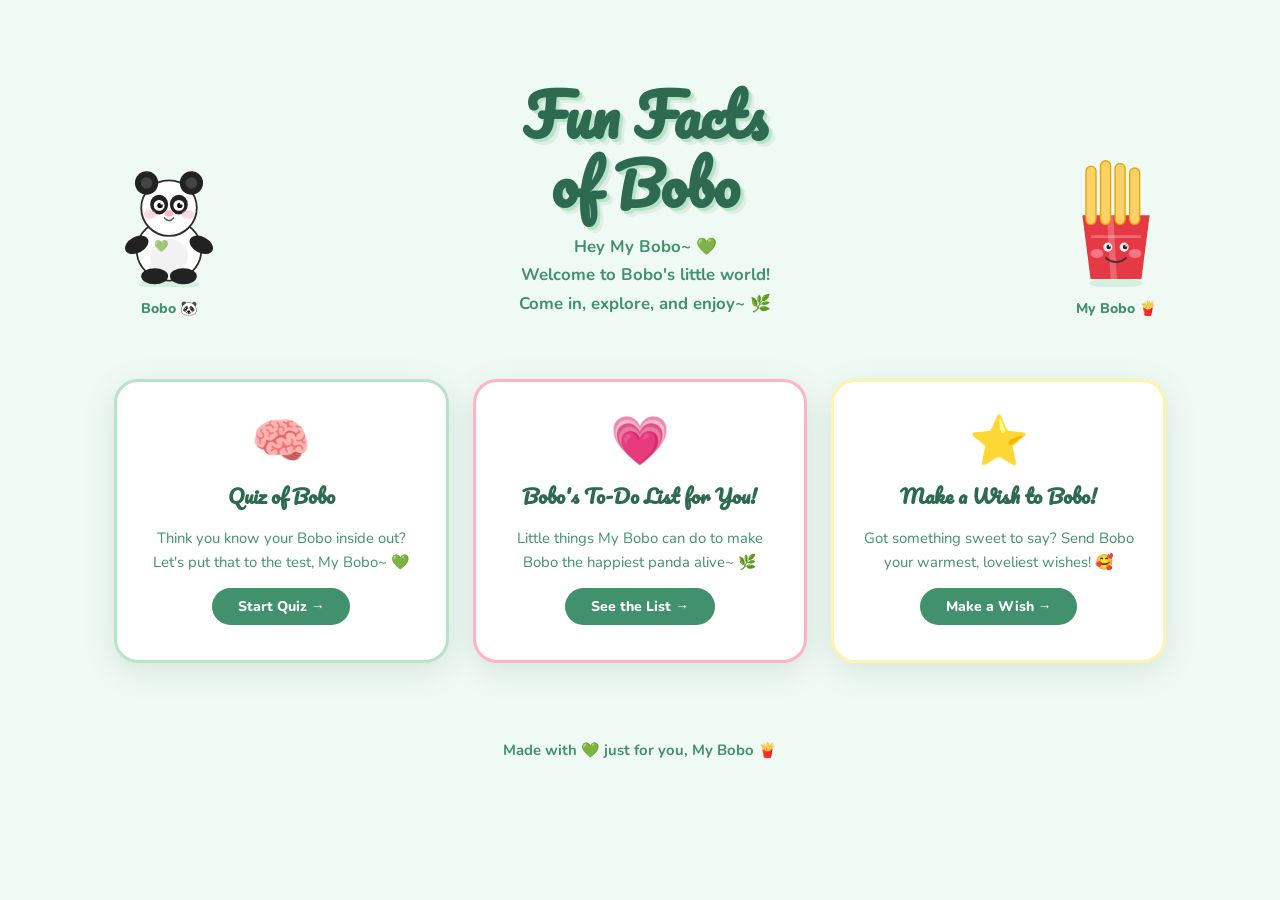
==== commit 30e6bff7: "Rename gift list section to Bobo's To-Do List https://claude.ai/code/session_01QMRSnEkUWWNGMmPiAWf54" ====
--- a/index.html
+++ b/index.html
@@ -112,9 +112,9 @@
 
     <a href="heart.html" class="card card-heart">
       <div class="card-icon">💗</div>
-      <h2>What's in Bobo's Heart?</h2>
-      <p>Peek inside Bobo's heart and discover what she truly, deeply desires~ 🌿</p>
-      <span class="card-cta">Peek Inside →</span>
+      <h2>Bobo's To-Do List for You!</h2>
+      <p>Little things My Bobo can do to make Bobo the happiest panda alive~ 🌿</p>
+      <span class="card-cta">See the List →</span>
     </a>
 
     <a href="wish.html" class="card card-wish">
--- a/style.css
+++ b/style.css
@@ -212,6 +212,17 @@
   to { opacity: 1; transform: translateX(0); }
 }
 
+.q-feedback {
+  margin-top: 1.2rem;
+  padding: .9rem 1.2rem;
+  border-radius: var(--rsm);
+  font-size: 1rem; font-weight: 800;
+  text-align: center; line-height: 1.5;
+  animation: opt-in .35s ease forwards;
+}
+.q-feedback.correct-fb { background: #d4edda; color: #155724; }
+.q-feedback.wrong-fb   { background: #fff3f5; color: #721c24; }
+
 .next-btn {
   display: block; margin: 1.6rem auto 0;
   background: var(--g700); color: #fff; border: none;
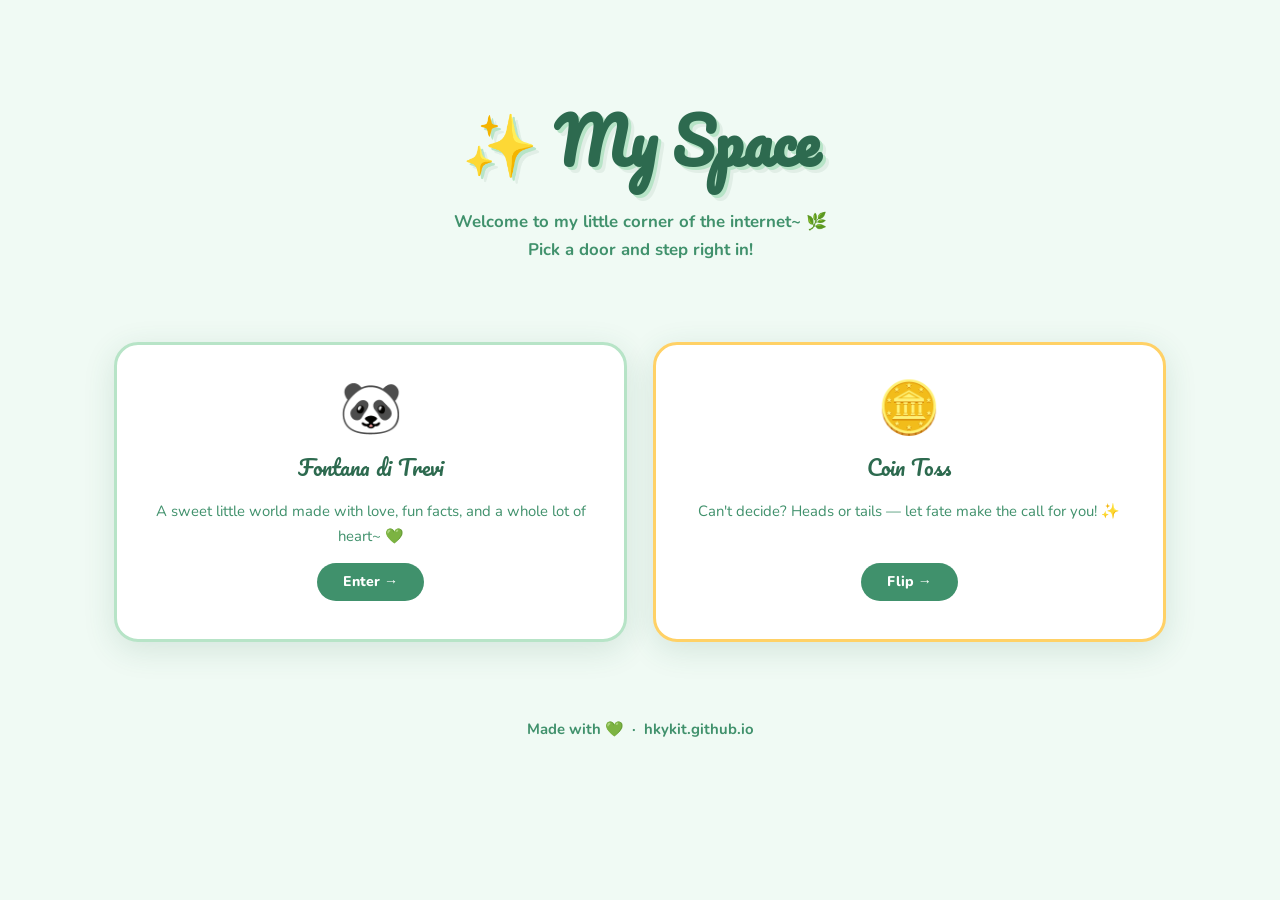
==== commit 45ebca52: "Add dashboard and coin toss site - New index.html: dashboard with cards for all sites - bobo.html: B" ====
--- a/index.html
+++ b/index.html
@@ -3,145 +3,111 @@
 <head>
   <meta charset="UTF-8">
   <meta name="viewport" content="width=device-width, initial-scale=1.0">
-  <title>Fun Facts of Bobo 🐼</title>
+  <title>My Space 🌿</title>
   <link rel="stylesheet" href="style.css">
+  <style>
+    .dashboard-hero {
+      text-align: center;
+      padding: 3.5rem 0 2rem;
+    }
+    .dashboard-title {
+      font-family: 'Pacifico', cursive;
+      font-size: clamp(2.2rem, 6vw, 3.8rem);
+      color: var(--g800);
+      text-shadow: 3px 3px 0 var(--g300), 6px 6px 0 rgba(45,106,79,.08);
+      margin-bottom: .8rem;
+    }
+    .dashboard-sub {
+      font-size: 1.05rem; font-weight: 700;
+      color: var(--g700); line-height: 1.7;
+    }
+    .sites-grid {
+      display: grid;
+      grid-template-columns: repeat(auto-fit, minmax(280px, 1fr));
+      gap: 1.6rem;
+      margin: 2.8rem 0;
+    }
+    .site-card {
+      background: var(--white);
+      border-radius: var(--radius);
+      padding: 2.4rem 2rem;
+      text-decoration: none; color: var(--text);
+      box-shadow: var(--shadow);
+      border: 3px solid transparent;
+      transition: transform .3s, box-shadow .3s, border-color .3s;
+      display: flex; flex-direction: column;
+      align-items: center; text-align: center; gap: .9rem;
+    }
+    .site-card:hover {
+      transform: translateY(-10px);
+      box-shadow: 0 22px 52px rgba(45,106,79,.2);
+    }
+    .site-card.card-1 { border-color: var(--g300); }
+    .site-card.card-1:hover { border-color: var(--g700); background: linear-gradient(135deg,#fff,var(--g50)); }
+    .site-card.card-2 { border-color: #ffd166; }
+    .site-card.card-2:hover { border-color: #e8a400; background: linear-gradient(135deg,#fff,#fffbee); }
+
+    .site-icon { font-size: 3.2rem; line-height: 1; }
+    .site-name {
+      font-family: 'Pacifico', cursive;
+      font-size: 1.3rem; color: var(--g800);
+    }
+    .site-desc { font-size: .93rem; color: var(--g700); line-height: 1.65; }
+    .site-cta {
+      margin-top: auto;
+      background: var(--g700); color: #fff;
+      padding: .6rem 1.6rem; border-radius: 50px;
+      font-weight: 800; font-size: .88rem;
+      transition: background .25s;
+    }
+    .site-card:hover .site-cta { background: var(--g800); }
+  </style>
 </head>
 <body>
 
-<!-- Floating bg emojis -->
 <div class="floaties" id="floaties"></div>
 
 <div class="container">
 
-  <!-- ── Hero ── -->
-  <header class="hero">
-    <div class="characters">
+  <div class="dashboard-hero">
+    <h1 class="dashboard-title">✨ My Space</h1>
+    <p class="dashboard-sub">Welcome to my little corner of the internet~ 🌿<br>Pick a door and step right in!</p>
+  </div>
 
-      <!-- Panda (Bobo) -->
-      <div class="character char-panda">
-        <svg xmlns="http://www.w3.org/2000/svg" viewBox="0 0 120 145" width="110" height="130">
-          <ellipse cx="60" cy="142" rx="34" ry="6" fill="#b7e4c7" opacity=".45"/>
-          <!-- body -->
-          <ellipse cx="60" cy="104" rx="36" ry="34" fill="#fff" stroke="#2d2d2d" stroke-width="2"/>
-          <ellipse cx="60" cy="111" rx="21" ry="20" fill="#f2f2f2"/>
-          <!-- arms -->
-          <ellipse cx="24" cy="98" rx="14" ry="9" fill="#222" transform="rotate(-28,24,98)"/>
-          <ellipse cx="96" cy="98" rx="14" ry="9" fill="#222" transform="rotate(28,96,98)"/>
-          <!-- legs -->
-          <ellipse cx="44" cy="133" rx="15" ry="9" fill="#222"/>
-          <ellipse cx="76" cy="133" rx="15" ry="9" fill="#222"/>
-          <!-- head -->
-          <circle cx="60" cy="57" r="31" fill="#fff" stroke="#2d2d2d" stroke-width="2"/>
-          <!-- ears -->
-          <circle cx="35" cy="29" r="13" fill="#222"/>
-          <circle cx="85" cy="29" r="13" fill="#222"/>
-          <circle cx="35" cy="29" r="6.5" fill="#444"/>
-          <circle cx="85" cy="29" r="6.5" fill="#444"/>
-          <!-- eye patches -->
-          <ellipse cx="49" cy="53" rx="10" ry="11" fill="#222"/>
-          <ellipse cx="71" cy="53" rx="10" ry="11" fill="#222"/>
-          <!-- eyes -->
-          <circle cx="49" cy="54" r="6" fill="#fff"/>
-          <circle cx="71" cy="54" r="6" fill="#fff"/>
-          <circle cx="50" cy="54" r="3" fill="#111"/>
-          <circle cx="72" cy="54" r="3" fill="#111"/>
-          <circle cx="51.5" cy="52" r="1.2" fill="#fff"/>
-          <circle cx="73.5" cy="52" r="1.2" fill="#fff"/>
-          <!-- nose -->
-          <ellipse cx="60" cy="63" rx="5" ry="3.5" fill="#ffb3c6"/>
-          <!-- mouth -->
-          <path d="M55 68 Q60 74 65 68" stroke="#666" stroke-width="1.8" fill="none" stroke-linecap="round"/>
-          <!-- blush -->
-          <ellipse cx="39" cy="64" rx="7" ry="5" fill="#ffb3c6" opacity=".5"/>
-          <ellipse cx="81" cy="64" rx="7" ry="5" fill="#ffb3c6" opacity=".5"/>
-          <!-- tiny heart -->
-          <text x="52" y="104" font-size="13" text-anchor="middle" opacity=".7">💚</text>
-        </svg>
-        <p class="char-label">Bobo 🐼</p>
-      </div>
+  <div class="sites-grid">
 
-      <!-- Hero text -->
-      <div class="hero-text">
-        <h1 class="site-title">Fun Facts<br>of Bobo</h1>
-        <p class="site-sub">Hey My Bobo~ 💚<br>Welcome to Bobo's little world!<br>Come in, explore, and enjoy~ 🌿</p>
-      </div>
-
-      <!-- French Fries (boyfriend) -->
-      <div class="character char-fries">
-        <svg xmlns="http://www.w3.org/2000/svg" viewBox="0 0 110 150" width="100" height="138">
-          <ellipse cx="55" cy="147" rx="29" ry="5.5" fill="#b7e4c7" opacity=".45"/>
-          <!-- fries box -->
-          <path d="M18 72 L27 142 L83 142 L92 72 Z" fill="#e63946"/>
-          <!-- box highlight -->
-          <path d="M45 72 L49 142 L56 142 L52 72 Z" fill="#fff" opacity=".22"/>
-          <!-- box line -->
-          <rect x="27" y="94" width="56" height="3" rx="1.5" fill="#fff" opacity=".25"/>
-          <!-- fries -->
-          <rect x="22" y="18" width="11" height="64" rx="5.5" fill="#ffd166" stroke="#e8a400" stroke-width="1.5"/>
-          <rect x="38" y="12" width="11" height="70" rx="5.5" fill="#ffd166" stroke="#e8a400" stroke-width="1.5"/>
-          <rect x="54" y="15" width="11" height="67" rx="5.5" fill="#ffd166" stroke="#e8a400" stroke-width="1.5"/>
-          <rect x="70" y="20" width="11" height="62" rx="5.5" fill="#ffd166" stroke="#e8a400" stroke-width="1.5"/>
-          <!-- face on box -->
-          <circle cx="46" cy="107" r="5" fill="#fff" opacity=".9"/>
-          <circle cx="64" cy="107" r="5" fill="#fff" opacity=".9"/>
-          <circle cx="47" cy="107" r="2.5" fill="#222"/>
-          <circle cx="65" cy="107" r="2.5" fill="#222"/>
-          <circle cx="48.2" cy="105.5" r="1" fill="#fff"/>
-          <circle cx="66.2" cy="105.5" r="1" fill="#fff"/>
-          <!-- smile -->
-          <path d="M44 119 Q55 128 66 119" stroke="#333" stroke-width="2" fill="none" stroke-linecap="round"/>
-          <!-- blush -->
-          <ellipse cx="34" cy="114" rx="7" ry="5" fill="#ffb3c6" opacity=".5"/>
-          <ellipse cx="76" cy="114" rx="7" ry="5" fill="#ffb3c6" opacity=".5"/>
-        </svg>
-        <p class="char-label">My Bobo 🍟</p>
-      </div>
-
-    </div>
-  </header>
-
-  <!-- ── Category cards ── -->
-  <main class="categories">
-
-    <a href="quiz.html" class="card card-quiz">
-      <div class="card-icon">🧠</div>
-      <h2>Quiz of Bobo</h2>
-      <p>Think you know your Bobo inside out? Let's put that to the test, My Bobo~ 💚</p>
-      <span class="card-cta">Start Quiz →</span>
+    <a href="bobo.html" class="site-card card-1">
+      <div class="site-icon">🐼</div>
+      <p class="site-name">Fontana di Trevi</p>
+      <p class="site-desc">A sweet little world made with love, fun facts, and a whole lot of heart~ 💚</p>
+      <span class="site-cta">Enter →</span>
     </a>
 
-    <a href="heart.html" class="card card-heart">
-      <div class="card-icon">💗</div>
-      <h2>Bobo's To-Do List for You!</h2>
-      <p>Little things My Bobo can do to make Bobo the happiest panda alive~ 🌿</p>
-      <span class="card-cta">See the List →</span>
+    <a href="coin-toss.html" class="site-card card-2">
+      <div class="site-icon">🪙</div>
+      <p class="site-name">Coin Toss</p>
+      <p class="site-desc">Can't decide? Heads or tails — let fate make the call for you! ✨</p>
+      <span class="site-cta">Flip →</span>
     </a>
 
-    <a href="wish.html" class="card card-wish">
-      <div class="card-icon">⭐</div>
-      <h2>Make a Wish to Bobo!</h2>
-      <p>Got something sweet to say? Send Bobo your warmest, loveliest wishes! 🥰</p>
-      <span class="card-cta">Make a Wish →</span>
-    </a>
-
-  </main>
+  </div>
 
   <footer>
-    <p>Made with 💚 just for you, My Bobo 🍟</p>
+    <p>Made with 💚 &nbsp;·&nbsp; hkykit.github.io</p>
   </footer>
 
 </div>
 
 <script>
-  const FLOATIES = ['🌿','💚','🐼','🍀','✨','🌱','💗','🌸'];
+  const FLOATIES = ['🌿','💚','✨','🍀','🌱','💫','🌸','⭐'];
   const el = document.getElementById('floaties');
-  for (let i = 0; i < 18; i++) {
+  for (let i = 0; i < 16; i++) {
     const s = document.createElement('span');
     s.className = 'floaty';
     s.textContent = FLOATIES[Math.floor(Math.random() * FLOATIES.length)];
     s.style.left = Math.random() * 100 + 'vw';
     s.style.animationDuration = (12 + Math.random() * 14) + 's';
-    s.style.animationDelay = (Math.random() * 16) + 's';
+    s.style.animationDelay = (Math.random() * 18) + 's';
     s.style.fontSize = (.9 + Math.random() * .8) + 'rem';
     el.appendChild(s);
   }
